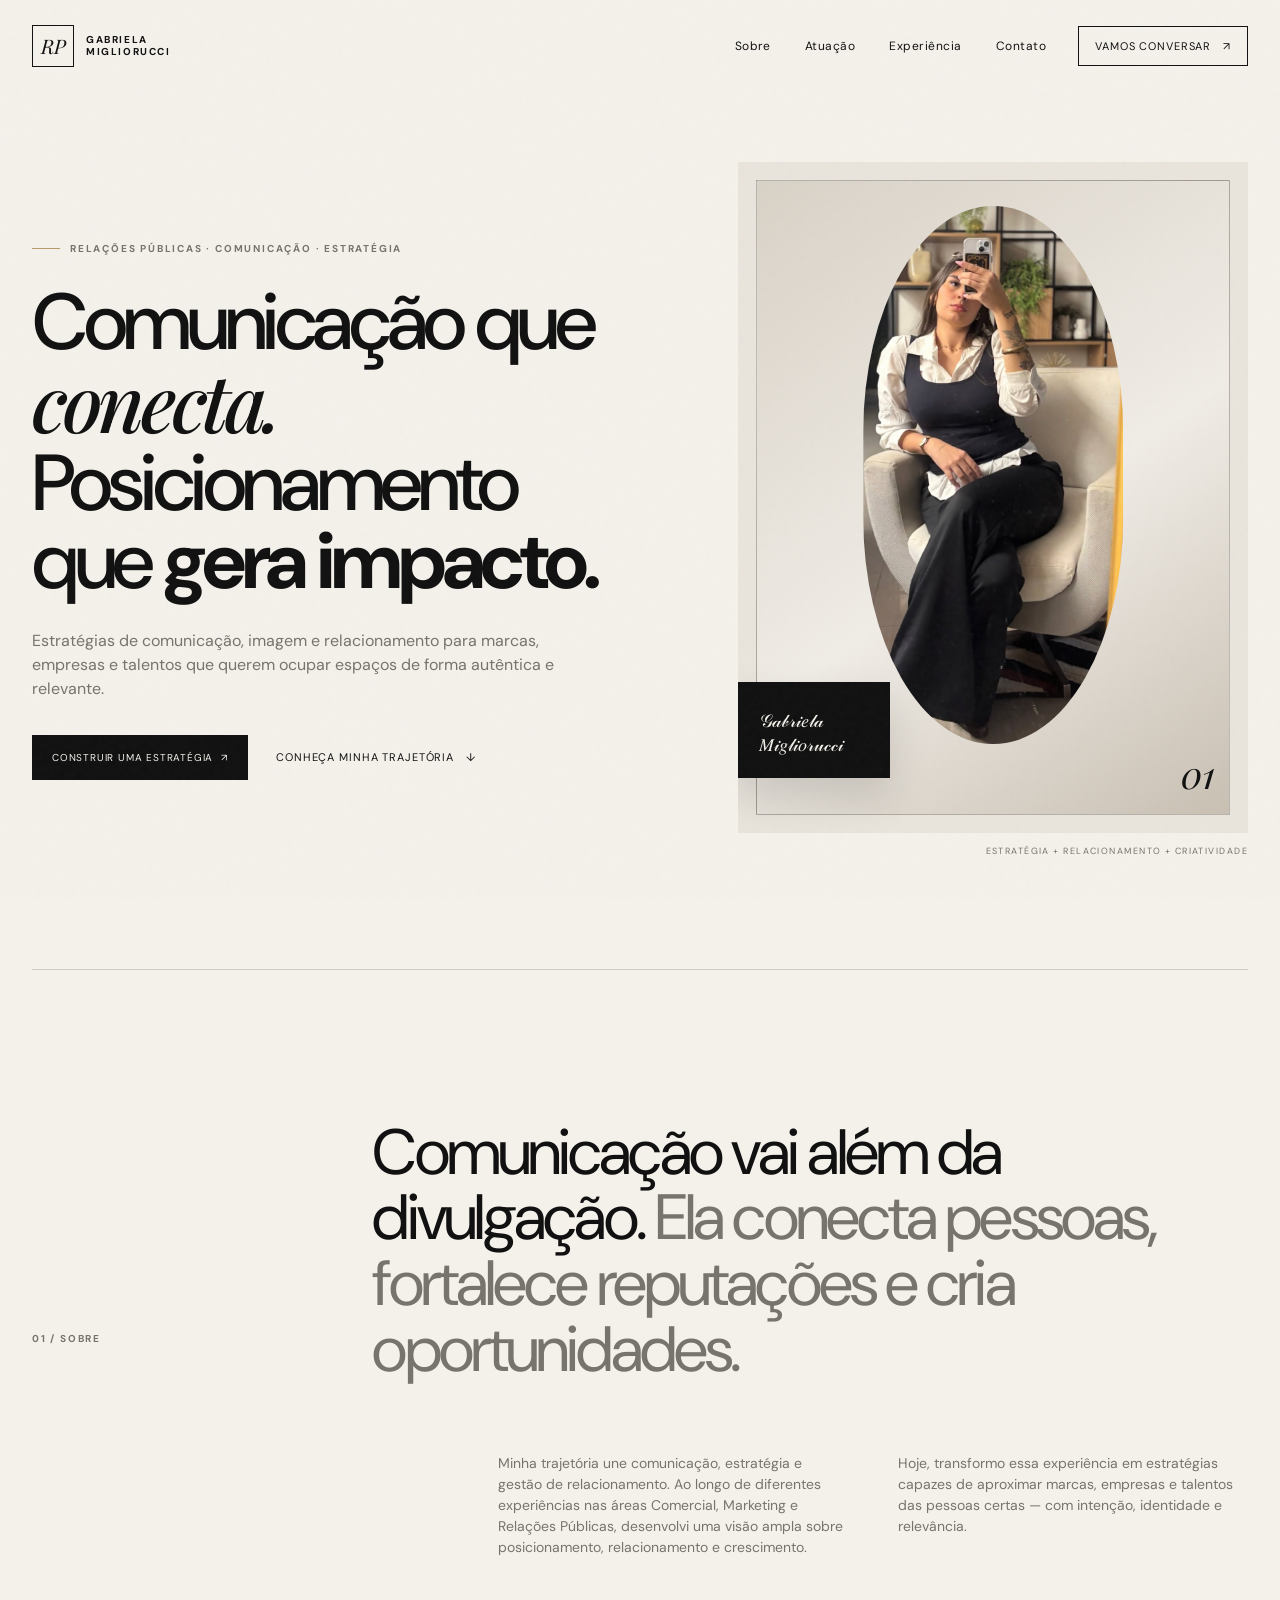
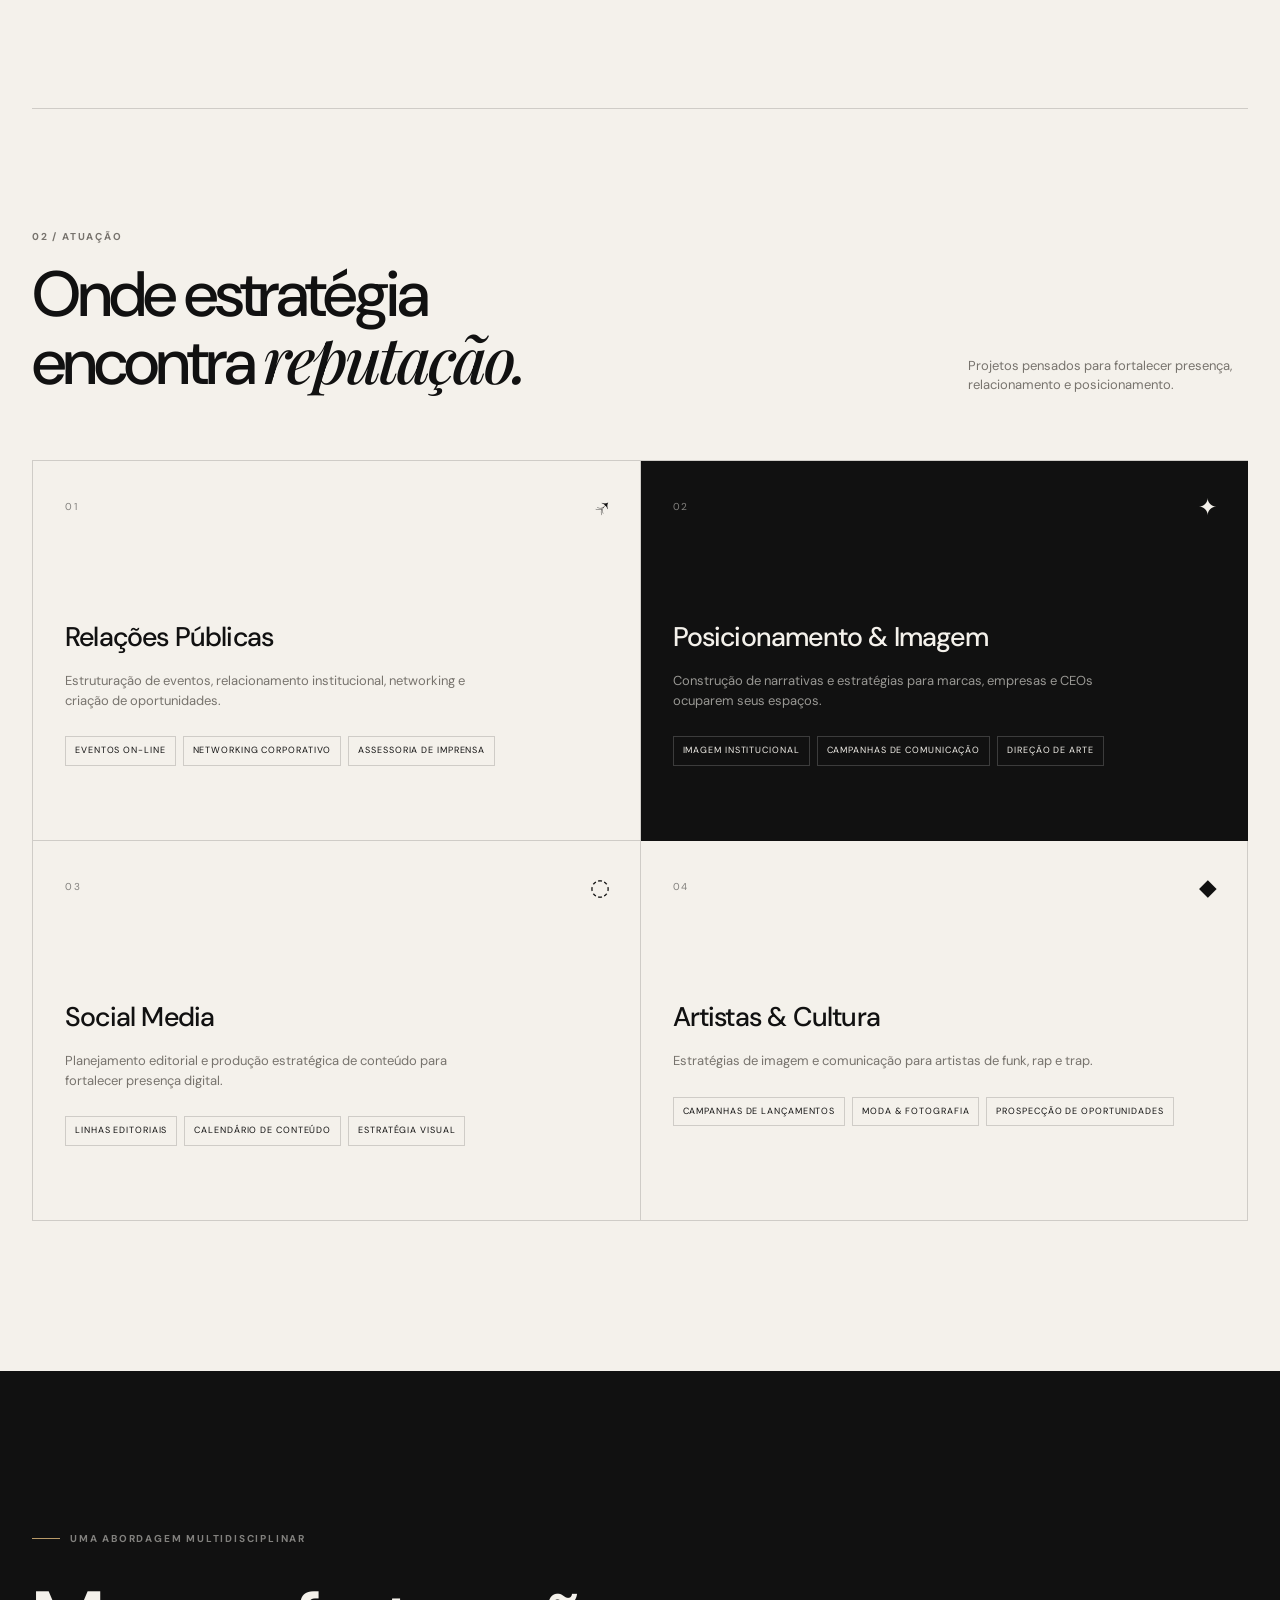
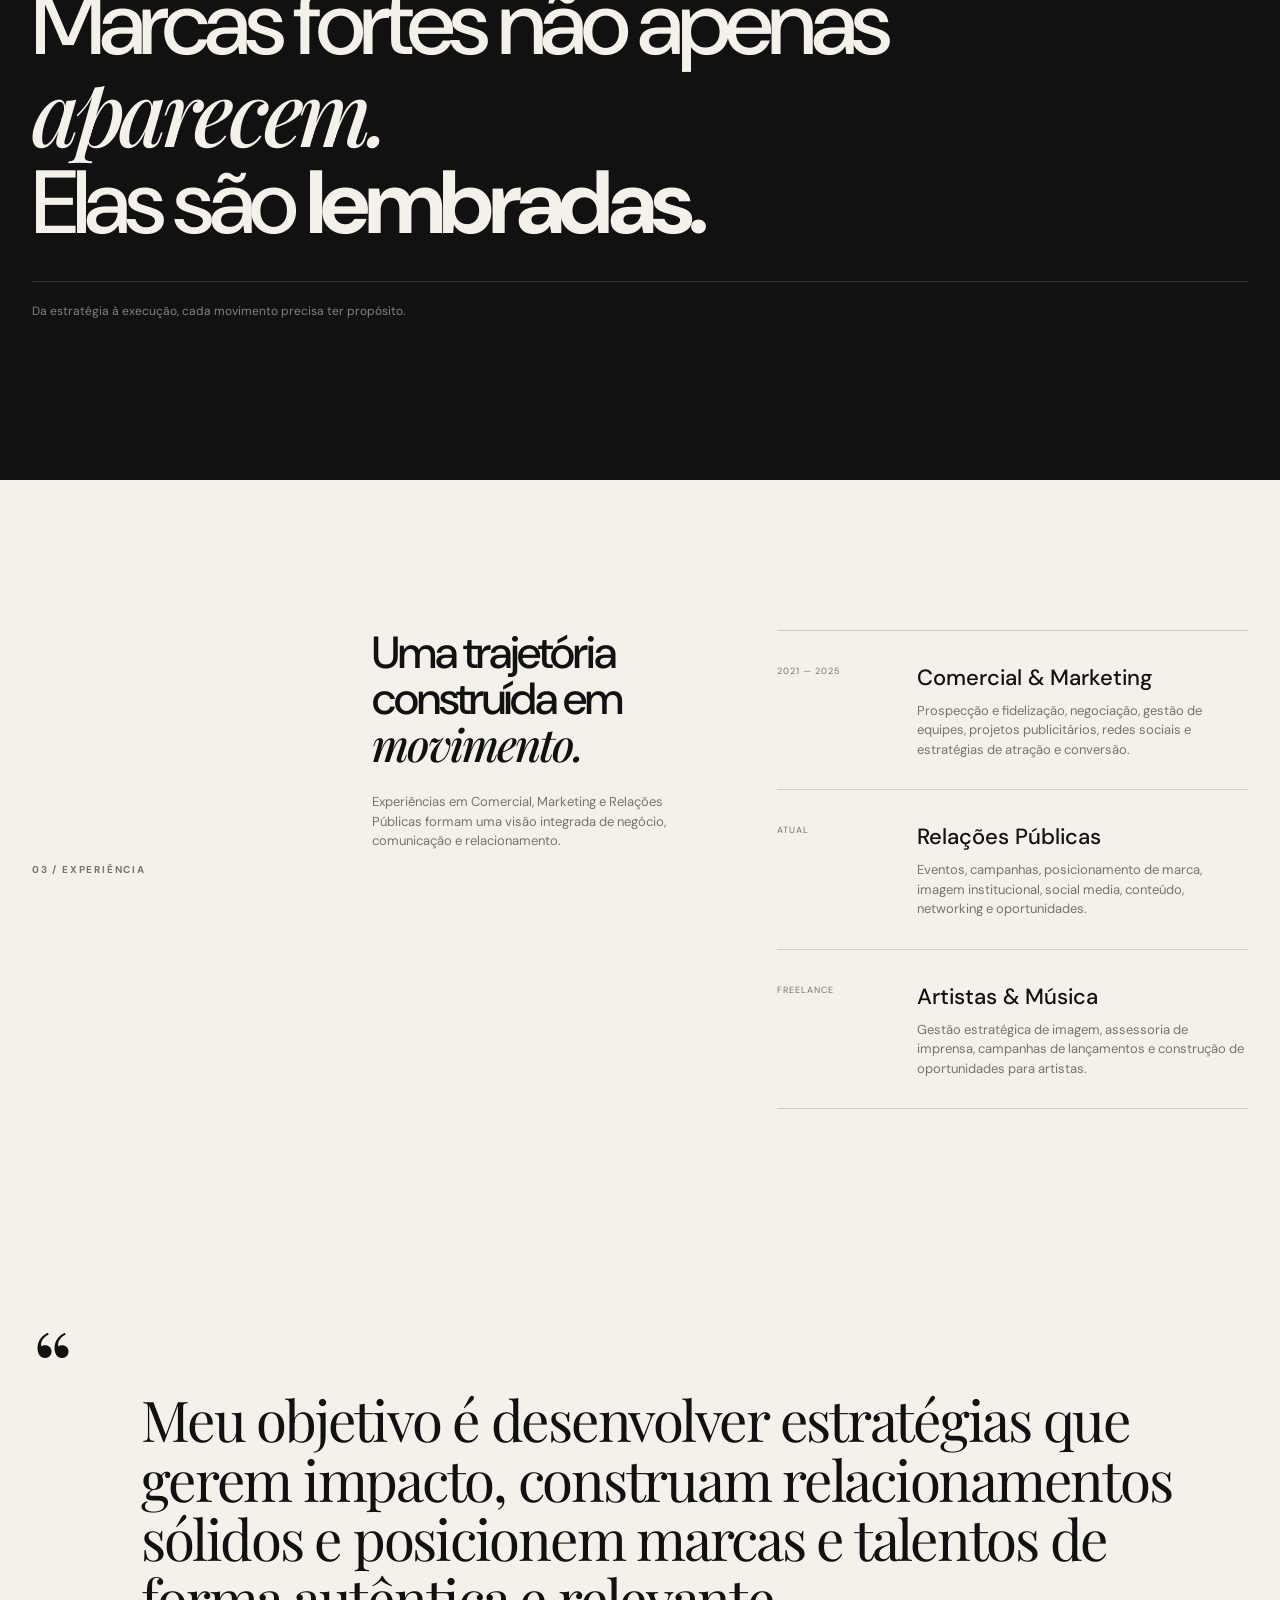
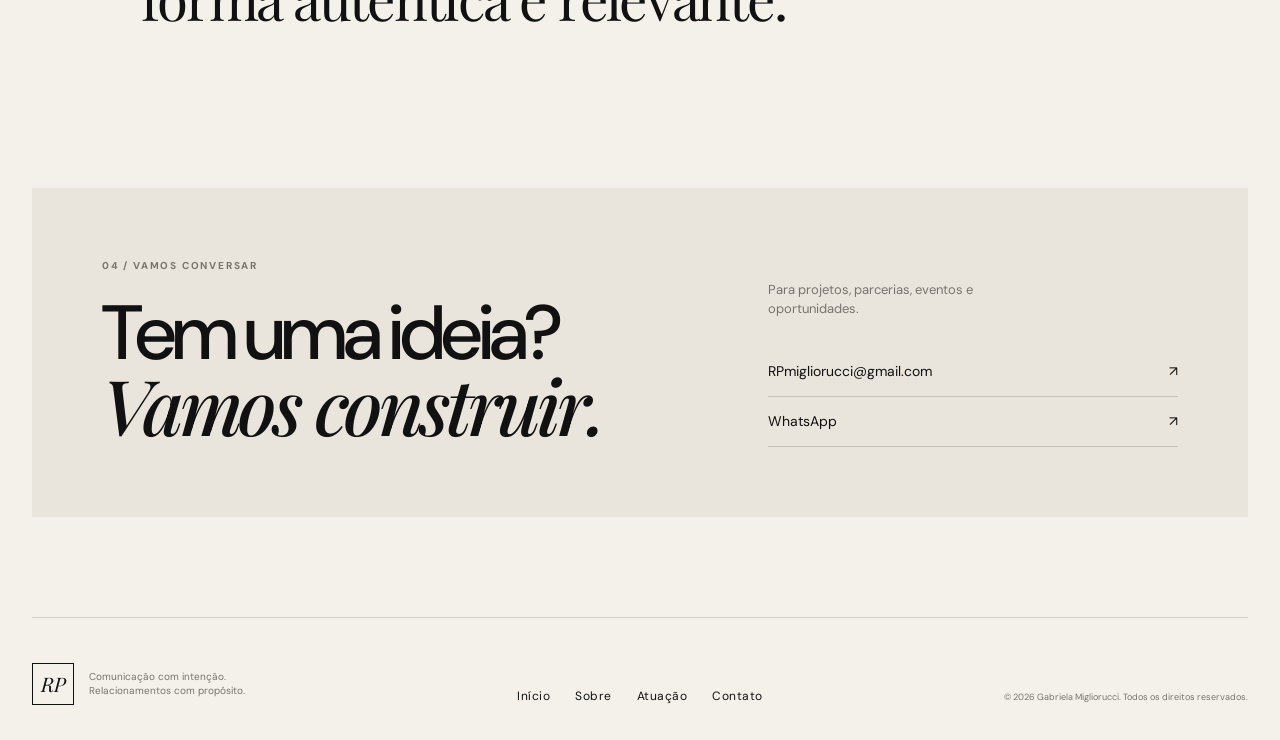
==== index.html @ 57d0db0d "movendo o arquivo para a raiz do projeto" ====
<!DOCTYPE html>
<html lang="pt-BR">
<head>
  <meta charset="UTF-8">
  <meta name="viewport" content="width=device-width, initial-scale=1.0">
  <meta name="description" content="Relações Públicas, comunicação estratégica, posicionamento de marcas e talentos.">
  <meta name="theme-color" content="#111111">
  <title>Gabriela Migliorucci — Relações Públicas & Comunicação</title>

  <link rel="preconnect" href="https://fonts.googleapis.com">
  <link rel="preconnect" href="https://fonts.gstatic.com" crossorigin>
  <link href="https://fonts.googleapis.com/css2?family=DM+Sans:wght@400;500;600;700&family=Playfair+Display:ital,wght@0,500;0,600;0,700;1,500;1,600&display=swap" rel="stylesheet">

  <link rel="stylesheet" href="css/style.css">
</head>

<body>
  <div class="noise"></div>

  <header class="site-header" id="topo">
    <a class="brand" href="#topo" aria-label="Voltar ao início">
      <span class="brand-mark">RP</span>
      <span class="brand-name">GABRIELA<br>MIGLIORUCCI</span>
    </a>

    <nav class="desktop-nav" aria-label="Navegação principal">
      <a href="#sobre">Sobre</a>
      <a href="#atuacao">Atuação</a>
      <a href="#experiencia">Experiência</a>
      <a href="#contato">Contato</a>
    </nav>

    <a class="header-cta" href="#contato">Vamos conversar <span>↗</span></a>

    <button class="menu-toggle" id="menuToggle" aria-label="Abrir menu" aria-expanded="false">
      <span></span><span></span>
    </button>
  </header>

  <nav class="mobile-nav" id="mobileNav" aria-label="Navegação mobile">
    <a href="#sobre">Sobre</a>
    <a href="#atuacao">Atuação</a>
    <a href="#experiencia">Experiência</a>
    <a href="#contato">Contato</a>
  </nav>

  <main>
    <section class="hero section">
      <div class="hero-copy reveal">
        <p class="eyebrow"><span></span> Relações Públicas · Comunicação · Estratégia</p>
        <h1>Comunicação que <em>conecta.</em><br>Posicionamento que <strong>gera impacto.</strong></h1>
        <p class="hero-description">
          Estratégias de comunicação, imagem e relacionamento para marcas,
          empresas e talentos que querem ocupar espaços de forma autêntica e relevante.
        </p>
        <div class="hero-actions">
          <a class="button button-dark" href="#contato">Construir uma estratégia <span>↗</span></a>
          <a class="text-link" href="#sobre">Conheça minha trajetória <span>↓</span></a>
        </div>
      </div>

      <div class="hero-visual reveal delay-1">
        <div class="portrait-frame">
          <div class="portrait-placeholder">
            <img class="portrait-photo" src="img/gabriela.jpg" alt="Gabriela Migliorucci">
            <span class="portrait-label portrait-label-hidden">INSIRA<br>SUA FOTO</span>
            <span class="portrait-number">01</span>
          </div>
          <div class="floating-card">
            <span class="floating-card-label"></span>
            <strong>𝒢𝒶𝒷𝓇𝒾𝑒𝓁𝒶    <br>𝑀𝒾𝑔𝓁𝒾𝑜𝓇𝓊𝒸𝒸𝒾</strong>
          </div>
        </div>
        <div class="hero-caption">Estratégia + relacionamento + criatividade</div>
      </div>
    </section>

    <section class="manifesto section" id="sobre">
      <div class="section-kicker reveal">01 / Sobre</div>
      <div class="manifesto-content reveal">
        <p class="big-statement">
          Comunicação vai além da divulgação.
          <span>Ela conecta pessoas, fortalece reputações e cria oportunidades.</span>
        </p>
        <div class="manifesto-details">
          <p>
            Minha trajetória une comunicação, estratégia e gestão de relacionamento.
            Ao longo de diferentes experiências nas áreas Comercial, Marketing e Relações Públicas,
            desenvolvi uma visão ampla sobre posicionamento, relacionamento e crescimento.
          </p>
          <p>
            Hoje, transformo essa experiência em estratégias capazes de aproximar marcas,
            empresas e talentos das pessoas certas — com intenção, identidade e relevância.
          </p>
        </div>
      </div>
    </section>

    <section class="services section" id="atuacao">
      <div class="section-heading reveal">
        <div>
          <div class="section-kicker">02 / Atuação</div>
          <h2>Onde estratégia<br>encontra <em>reputação.</em></h2>
        </div>
        <p>Projetos pensados para fortalecer presença, relacionamento e posicionamento.</p>
      </div>

      <div class="service-grid">
        <article class="service-card reveal">
          <span class="service-index">01</span>
          <div class="service-icon">↗</div>
          <h3>Relações Públicas</h3>
          <p>Estruturação de eventos, relacionamento institucional, networking e criação de oportunidades.</p>
          <ul>
            <li>Eventos on-line</li>
            <li>Networking corporativo</li>
            <li>Assessoria de imprensa</li>
          </ul>
        </article>

        <article class="service-card featured reveal delay-1">
          <span class="service-index">02</span>
          <div class="service-icon">✦</div>
          <h3>Posicionamento &amp; Imagem</h3>
          <p>Construção de narrativas e estratégias para marcas, empresas e CEOs ocuparem seus espaços.</p>
          <ul>
            <li>Imagem institucional</li>
            <li>Campanhas de comunicação</li>
            <li>Direção de arte</li>
          </ul>
        </article>

        <article class="service-card reveal delay-2">
          <span class="service-index">03</span>
          <div class="service-icon">◌</div>
          <h3>Social Media</h3>
          <p>Planejamento editorial e produção estratégica de conteúdo para fortalecer presença digital.</p>
          <ul>
            <li>Linhas editoriais</li>
            <li>Calendário de conteúdo</li>
            <li>Estratégia visual</li>
          </ul>
        </article>

        <article class="service-card reveal">
          <span class="service-index">04</span>
          <div class="service-icon">◆</div>
          <h3>Artistas &amp; Cultura</h3>
          <p>Estratégias de imagem e comunicação para artistas de funk, rap e trap.</p>
          <ul>
            <li>Campanhas de lançamentos</li>
            <li>Moda &amp; fotografia</li>
            <li>Prospecção de oportunidades</li>
          </ul>
        </article>
      </div>
    </section>

    <section class="statement section">
      <div class="statement-inner reveal">
        <p class="eyebrow"><span></span> Uma abordagem multidisciplinar</p>
        <h2>Marcas fortes não apenas <em>aparecem.</em><br>Elas são <strong>lembradas.</strong></h2>
        <div class="statement-line"></div>
        <p>Da estratégia à execução, cada movimento precisa ter propósito.</p>
      </div>
    </section>

    <section class="experience section" id="experiencia">
      <div class="section-kicker reveal">03 / Experiência</div>
      <div class="experience-layout">
        <div class="experience-intro reveal">
          <h2>Uma trajetória construída em <em>movimento.</em></h2>
          <p>
            Experiências em Comercial, Marketing e Relações Públicas formam uma visão
            integrada de negócio, comunicação e relacionamento.
          </p>
        </div>

        <div class="timeline">
          <article class="timeline-item reveal">
            <span class="timeline-year">2021 — 2025</span>
            <div>
              <h3>Comercial &amp; Marketing</h3>
              <p>Prospecção e fidelização, negociação, gestão de equipes, projetos publicitários, redes sociais e estratégias de atração e conversão.</p>
            </div>
          </article>

          <article class="timeline-item reveal">
            <span class="timeline-year">Atual</span>
            <div>
              <h3>Relações Públicas</h3>
              <p>Eventos, campanhas, posicionamento de marca, imagem institucional, social media, conteúdo, networking e oportunidades.</p>
            </div>
          </article>

          <article class="timeline-item reveal">
            <span class="timeline-year">Freelance</span>
            <div>
              <h3>Artistas &amp; Música</h3>
              <p>Gestão estratégica de imagem, assessoria de imprensa, campanhas de lançamentos e construção de oportunidades para artistas.</p>
            </div>
          </article>
        </div>
      </div>
    </section>

    <section class="quote section">
      <div class="quote-mark reveal">“</div>
      <blockquote class="reveal">
        Meu objetivo é desenvolver estratégias que gerem impacto,
        construam relacionamentos sólidos e posicionem marcas e talentos
        de forma autêntica e relevante.
      </blockquote>
    </section>

    <section class="contact section" id="contato">
      <div class="contact-panel reveal">
        <div>
          <div class="section-kicker">04 / Vamos conversar</div>
          <h2>Tem uma ideia?<br><em>Vamos construir.</em></h2>
        </div>
        <div class="contact-info">
          <p>Para projetos, parcerias, eventos e oportunidades.</p>
          <a class="contact-email" href="mailto:RPmigliorucci@gmail.com">RPmigliorucci@gmail.com <span>↗</span></a>
          <a class="contact-whatsapp" href="https://wa.me/5511972863445?text=Olá Gabriela, tudo bem? Me interessei no seu trabalho e gostaria de saber como você pode me ajudar com desenvolvimentos, estratégias e outros." target="_blank" rel="noopener">WhatsApp <span>↗</span></a>
        </div>
      </div>
    </section>
  </main>

  <footer class="site-footer">
    <div class="footer-brand">
      <span class="brand-mark">RP</span>
      <p>Comunicação com intenção.<br>Relacionamentos com propósito.</p>
    </div>
    <div class="footer-links">
      <a href="#topo">Início</a>
      <a href="#sobre">Sobre</a>
      <a href="#atuacao">Atuação</a>
      <a href="#contato">Contato</a>
    </div>
    <p class="copyright">© <span id="year"></span> Gabriela Migliorucci. Todos os direitos reservados.</p>
  </footer>

  <script src="js/script.js"></script>
</body>
</html>
---- css/style.css ----
:root {
  --ink: #111111;
  --paper: #f4f1eb;
  --paper-2: #e9e4dc;
  --muted: #77736d;
  --line: rgba(17, 17, 17, .16);
  --accent: #b99a68;
  --white: #ffffff;
  --max: 1240px;
  --serif: "Playfair Display", Georgia, serif;
  --sans: "DM Sans", Arial, sans-serif;
}

* { box-sizing: border-box; margin: 0; padding: 0; }
html { scroll-behavior: smooth; }
body {
  background: var(--paper);
  color: var(--ink);
  font-family: var(--sans);
  line-height: 1.5;
  overflow-x: hidden;
}
a { color: inherit; text-decoration: none; }
button { font: inherit; }

.noise {
  position: fixed;
  inset: 0;
  pointer-events: none;
  opacity: .035;
  z-index: 50;
  background-image: url("data:image/svg+xml,%3Csvg viewBox='0 0 180 180' xmlns='http://www.w3.org/2000/svg'%3E%3Cfilter id='n'%3E%3CfeTurbulence type='fractalNoise' baseFrequency='.9' numOctaves='4' stitchTiles='stitch'/%3E%3C/filter%3E%3Crect width='100%25' height='100%25' filter='url(%23n)' opacity='.7'/%3E%3C/svg%3E");
}

.site-header {
  height: 92px;
  width: min(100% - 64px, var(--max));
  margin: auto;
  display: flex;
  align-items: center;
  justify-content: space-between;
  gap: 32px;
  position: relative;
  z-index: 10;
}
.brand { display: flex; align-items: center; gap: 12px; }
.brand-mark {
  width: 42px; height: 42px; border: 1px solid var(--ink);
  display: grid; place-items: center; font-family: var(--serif);
  font-style: italic; font-size: 20px;
}
.brand-name { font-size: 10px; font-weight: 700; letter-spacing: .16em; line-height: 1.2; }
.desktop-nav { display: flex; gap: 34px; margin-left: auto; }
.desktop-nav a, .footer-links a { font-size: 12px; letter-spacing: .04em; position: relative; }
.desktop-nav a::after {
  content: ""; position: absolute; left: 0; bottom: -6px; width: 0; height: 1px;
  background: var(--ink); transition: width .3s ease;
}
.desktop-nav a:hover::after { width: 100%; }
.header-cta {
  border: 1px solid var(--ink); padding: 11px 16px; font-size: 11px;
  text-transform: uppercase; letter-spacing: .08em; transition: .25s ease;
}
.header-cta:hover { background: var(--ink); color: var(--paper); }
.header-cta span, .button span, .contact-email span, .contact-whatsapp span { margin-left: 8px; }
.menu-toggle { display: none; background: none; border: 0; cursor: pointer; width: 40px; }
.menu-toggle span { display: block; height: 1px; background: var(--ink); margin: 7px 0; }

.mobile-nav {
  display: none; position: absolute; z-index: 9; left: 16px; right: 16px; top: 82px;
  background: var(--ink); color: var(--paper); padding: 20px; flex-direction: column;
}
.mobile-nav.open { display: flex; }
.mobile-nav a { padding: 12px 0; border-bottom: 1px solid rgba(255,255,255,.15); }

.section { width: min(100% - 64px, var(--max)); margin: auto; }

.hero {
  min-height: calc(100vh - 92px);
  display: grid; grid-template-columns: 1.08fr .92fr; gap: 80px;
  align-items: center; padding: 70px 0 110px;
}
.eyebrow, .section-kicker {
  text-transform: uppercase; letter-spacing: .18em; font-size: 10px; font-weight: 700;
  color: var(--muted); display: flex; align-items: center; gap: 10px;
}
.eyebrow span { width: 28px; height: 1px; background: var(--accent); display: inline-block; }
.hero h1 {
  font-size: clamp(48px, 6.2vw, 88px); line-height: .98; letter-spacing: -.055em;
  font-weight: 500; max-width: 780px; margin: 28px 0;
}
h1 em, h2 em { font-family: var(--serif); font-weight: 500; }
h1 strong, h2 strong { font-weight: 700; }
.hero-description { max-width: 570px; color: var(--muted); font-size: 16px; }
.hero-actions { display: flex; align-items: center; gap: 28px; margin-top: 34px; }
.button { display: inline-flex; align-items: center; padding: 15px 20px; text-transform: uppercase; letter-spacing: .08em; font-size: 10px; }
.button-dark { background: var(--ink); color: var(--paper); transition: .25s; }
.button-dark:hover { transform: translateY(-2px); background: #2a2a2a; }
.text-link { font-size: 11px; text-transform: uppercase; letter-spacing: .08em; }
.text-link span { margin-left: 8px; }

.hero-visual { position: relative; }
.portrait-frame {
  width: min(100%, 510px); aspect-ratio: .76; margin-left: auto; position: relative;
  background: var(--paper-2); overflow: hidden;
}
.portrait-placeholder {
  position: absolute; inset: 18px; border: 1px solid rgba(17,17,17,.22);
  display: grid; place-items: center;
  background: linear-gradient(145deg, #d9d2c7, #f0ece6 55%, #c9c0b3);
}
.portrait-placeholder::before {
  content: ""; width: 43%; height: 70%; border-radius: 50% 50% 42% 42%;
  border: 1px solid rgba(17,17,17,.25); position: absolute; top: 14%;
}
.portrait-photo {
  position: absolute; top: 4%; left: 50%; transform: translateX(-50%);
  width: 55%; height: 85%; /* Maintained size */
  object-fit: cover; object-position: center 20%; /* Added zoom effect */
  border-radius: 50% / 42%; /* Adjusted for oval shape */
  z-index: 1;
}
.portrait-label-hidden { display: none; }
.portrait-label { position: relative; z-index: 1; text-align: center; font-size: 10px; letter-spacing: .2em; line-height: 1.6; }
.portrait-number { position: absolute; right: 14px; bottom: 12px; font-family: var(--serif); font-size: 38px; font-style: italic; }
.floating-card {
  position: absolute; left: -3px; bottom: 55px; background: var(--ink); color: var(--paper);
  padding: 20px 24px; min-width: 155px; box-shadow: 0 20px 40px rgba(0,0,0,.13);
}
.floating-card-label { font-size: 8px; letter-spacing: .18em; opacity: .55; display: block; margin-bottom: 8px; }
.floating-card strong { font-family: var(--serif); font-size: 18px; line-height: 1.1; font-weight: 500; }
.hero-caption { font-size: 9px; letter-spacing: .16em; text-transform: uppercase; color: var(--muted); text-align: right; margin-top: 12px; }

.manifesto { padding: 150px 0; display: grid; grid-template-columns: .28fr .72fr; border-top: 1px solid var(--line); }
.manifesto-content { max-width: 900px; }
.big-statement { font-size: clamp(38px, 5vw, 68px); letter-spacing: -.045em; line-height: 1.03; }
.big-statement span { color: var(--muted); }
.manifesto-details { display: grid; grid-template-columns: 1fr 1fr; gap: 50px; max-width: 750px; margin-top: 70px; margin-left: auto; }
.manifesto-details p { color: var(--muted); font-size: 14px; }

.services { padding: 120px 0 150px; border-top: 1px solid var(--line); }
.section-heading { display: flex; justify-content: space-between; align-items: end; margin-bottom: 65px; }
.section-heading h2 { font-size: clamp(42px, 5vw, 70px); line-height: .98; letter-spacing: -.05em; font-weight: 500; margin-top: 20px; }
.section-heading > p { max-width: 280px; color: var(--muted); font-size: 13px; }
.service-grid { display: grid; grid-template-columns: repeat(2, 1fr); border-top: 1px solid var(--line); border-left: 1px solid var(--line); }
.service-card {
  min-height: 380px; padding: 32px; border-right: 1px solid var(--line); border-bottom: 1px solid var(--line);
  position: relative; transition: .35s ease; background: var(--paper);
}
.service-card:hover { background: #ebe6de; transform: translateY(-4px); }
.service-card.featured { background: var(--ink); color: var(--paper); }
.service-card.featured:hover { background: #1e1e1e; }
.service-index { font-size: 10px; letter-spacing: .15em; opacity: .5; }
.service-icon { position: absolute; top: 28px; right: 30px; font-size: 23px; font-family: var(--serif); }
.service-card h3 { font-size: 27px; letter-spacing: -.03em; font-weight: 500; margin-top: 100px; }
.service-card p { max-width: 430px; color: var(--muted); font-size: 13px; margin: 14px 0 26px; }
.featured p { color: rgba(244,241,235,.6); }
.service-card ul { list-style: none; display: flex; flex-wrap: wrap; gap: 7px; }
.service-card li { font-size: 9px; text-transform: uppercase; letter-spacing: .1em; border: 1px solid var(--line); padding: 7px 9px; }
.featured li { border-color: rgba(255,255,255,.18); }

.statement { width: 100%; background: var(--ink); color: var(--paper); padding: 160px 32px; }
.statement-inner { width: min(100%, var(--max)); margin: auto; }
.statement .eyebrow { color: rgba(244,241,235,.5); }
.statement h2 { font-size: clamp(48px, 7vw, 96px); line-height: .96; letter-spacing: -.06em; font-weight: 500; margin: 35px 0; }
.statement-line { width: 100%; height: 1px; background: rgba(255,255,255,.15); }
.statement-inner > p:last-child { margin-top: 20px; color: rgba(244,241,235,.5); font-size: 12px; }

.experience { padding: 150px 0; display: grid; grid-template-columns: .28fr .72fr; }
.experience-layout { display: grid; grid-template-columns: .8fr 1.2fr; gap: 90px; }
.experience-intro h2 { font-size: 45px; line-height: 1.02; letter-spacing: -.045em; font-weight: 500; margin-bottom: 22px; }
.experience-intro p { color: var(--muted); font-size: 13px; }
.timeline { border-top: 1px solid var(--line); }
.timeline-item { display: grid; grid-template-columns: 110px 1fr; gap: 30px; padding: 30px 0; border-bottom: 1px solid var(--line); }
.timeline-year { font-size: 9px; text-transform: uppercase; letter-spacing: .12em; color: var(--muted); padding-top: 4px; }
.timeline-item h3 { font-size: 22px; font-weight: 500; margin-bottom: 7px; }
.timeline-item p { color: var(--muted); font-size: 13px; }

.quote { padding: 80px 0 160px; }
.quote-mark { font-family: var(--serif); font-size: 100px; line-height: .5; }
blockquote { font-family: var(--serif); font-size: clamp(34px, 4.4vw, 62px); line-height: 1.06; letter-spacing: -.04em; max-width: 1050px; margin-left: 9%; }

.contact { padding-bottom: 100px; }
.contact-panel { background: var(--paper-2); padding: 70px; display: grid; grid-template-columns: 1fr .7fr; gap: 80px; }
.contact-panel h2 { font-size: clamp(50px, 6vw, 82px); line-height: .93; letter-spacing: -.055em; font-weight: 500; margin-top: 25px; }
.contact-info { align-self: end; }
.contact-info p { color: var(--muted); font-size: 13px; max-width: 280px; margin-bottom: 28px; }
.contact-email, .contact-whatsapp { display: block; font-size: 14px; border-bottom: 1px solid var(--line); padding: 14px 0; }
.contact-email span, .contact-whatsapp span { float: right; }

.site-footer {
  width: min(100% - 64px, var(--max)); margin: auto; padding: 45px 0 35px;
  border-top: 1px solid var(--line); display: grid; grid-template-columns: 1fr 1fr 1fr; align-items: end;
}
.footer-brand { display: flex; gap: 15px; align-items: center; }
.footer-brand p { font-size: 10px; color: var(--muted); line-height: 1.4; }
.footer-links { display: flex; justify-content: center; gap: 25px; }
.copyright { text-align: right; font-size: 9px; color: var(--muted); }

.reveal { opacity: 0; transform: translateY(24px); transition: opacity .8s ease, transform .8s ease; }
.reveal.visible { opacity: 1; transform: translateY(0); }
.delay-1 { transition-delay: .12s; }
.delay-2 { transition-delay: .22s; }

@media (max-width: 900px) {
  .site-header, .section, .site-footer { width: min(100% - 36px, var(--max)); }
  .desktop-nav, .header-cta { display: none; }
  .menu-toggle { display: block; }
  .hero { grid-template-columns: 1fr; gap: 60px; padding-top: 50px; }
  .hero-visual { max-width: 550px; width: 90%; margin: auto; }
  .portrait-frame { margin: auto; }
  .manifesto, .experience { grid-template-columns: 1fr; gap: 45px; }
  .section-kicker { margin-bottom: 0; }
  .experience-layout { grid-template-columns: 1fr; gap: 60px; }
  .manifesto-details { margin-left: 0; }
  .contact-panel { grid-template-columns: 1fr; }
  .site-footer { grid-template-columns: 1fr; gap: 28px; }
  .footer-links { justify-content: flex-start; }
  .copyright { text-align: left; }
}

@media (max-width: 620px) {
  .site-header { height: 76px; }
  .mobile-nav { top: 70px; }
  .section { width: calc(100% - 32px); }
  .hero { padding: 45px 0 85px; min-height: auto; }
  .hero h1 { font-size: clamp(42px, 12vw, 62px); }
  .hero-actions { align-items: flex-start; flex-direction: column; gap: 20px; }
  .hero-visual { width: 94%; }
  .floating-card { left: -10px; bottom: 30px; }
  .manifesto, .services, .experience { padding: 95px 0; }
  .manifesto-details { grid-template-columns: 1fr; gap: 20px; margin-top: 40px; }
  .section-heading { align-items: flex-start; flex-direction: column; gap: 25px; }
  .service-grid { grid-template-columns: 1fr; }
  .service-card { min-height: 330px; }
  .statement { padding: 105px 16px; }
  .experience-layout { gap: 45px; }
  .timeline-item { grid-template-columns: 1fr; gap: 8px; }
  .quote { padding: 60px 0 100px; }
  blockquote { margin-left: 0; }
  .contact-panel { padding: 40px 25px; }
  .site-footer { width: calc(100% - 32px); }
}
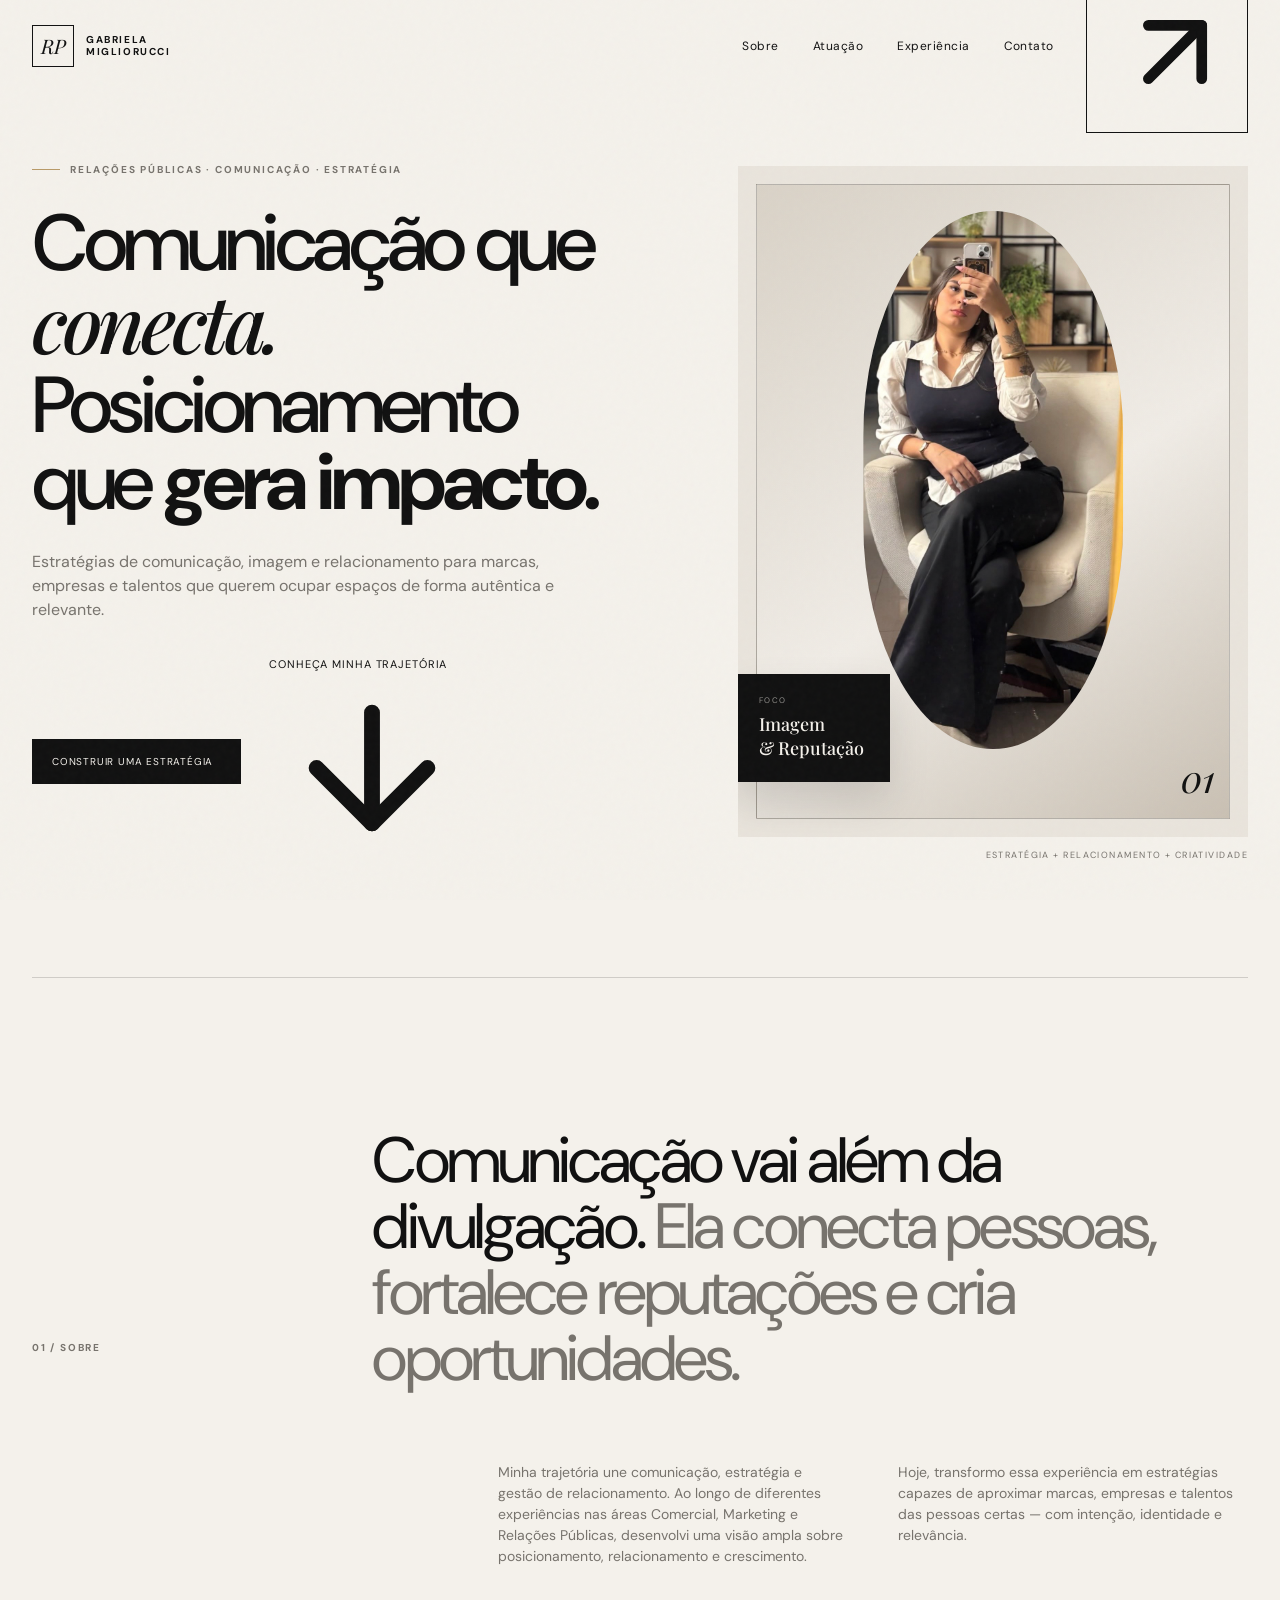
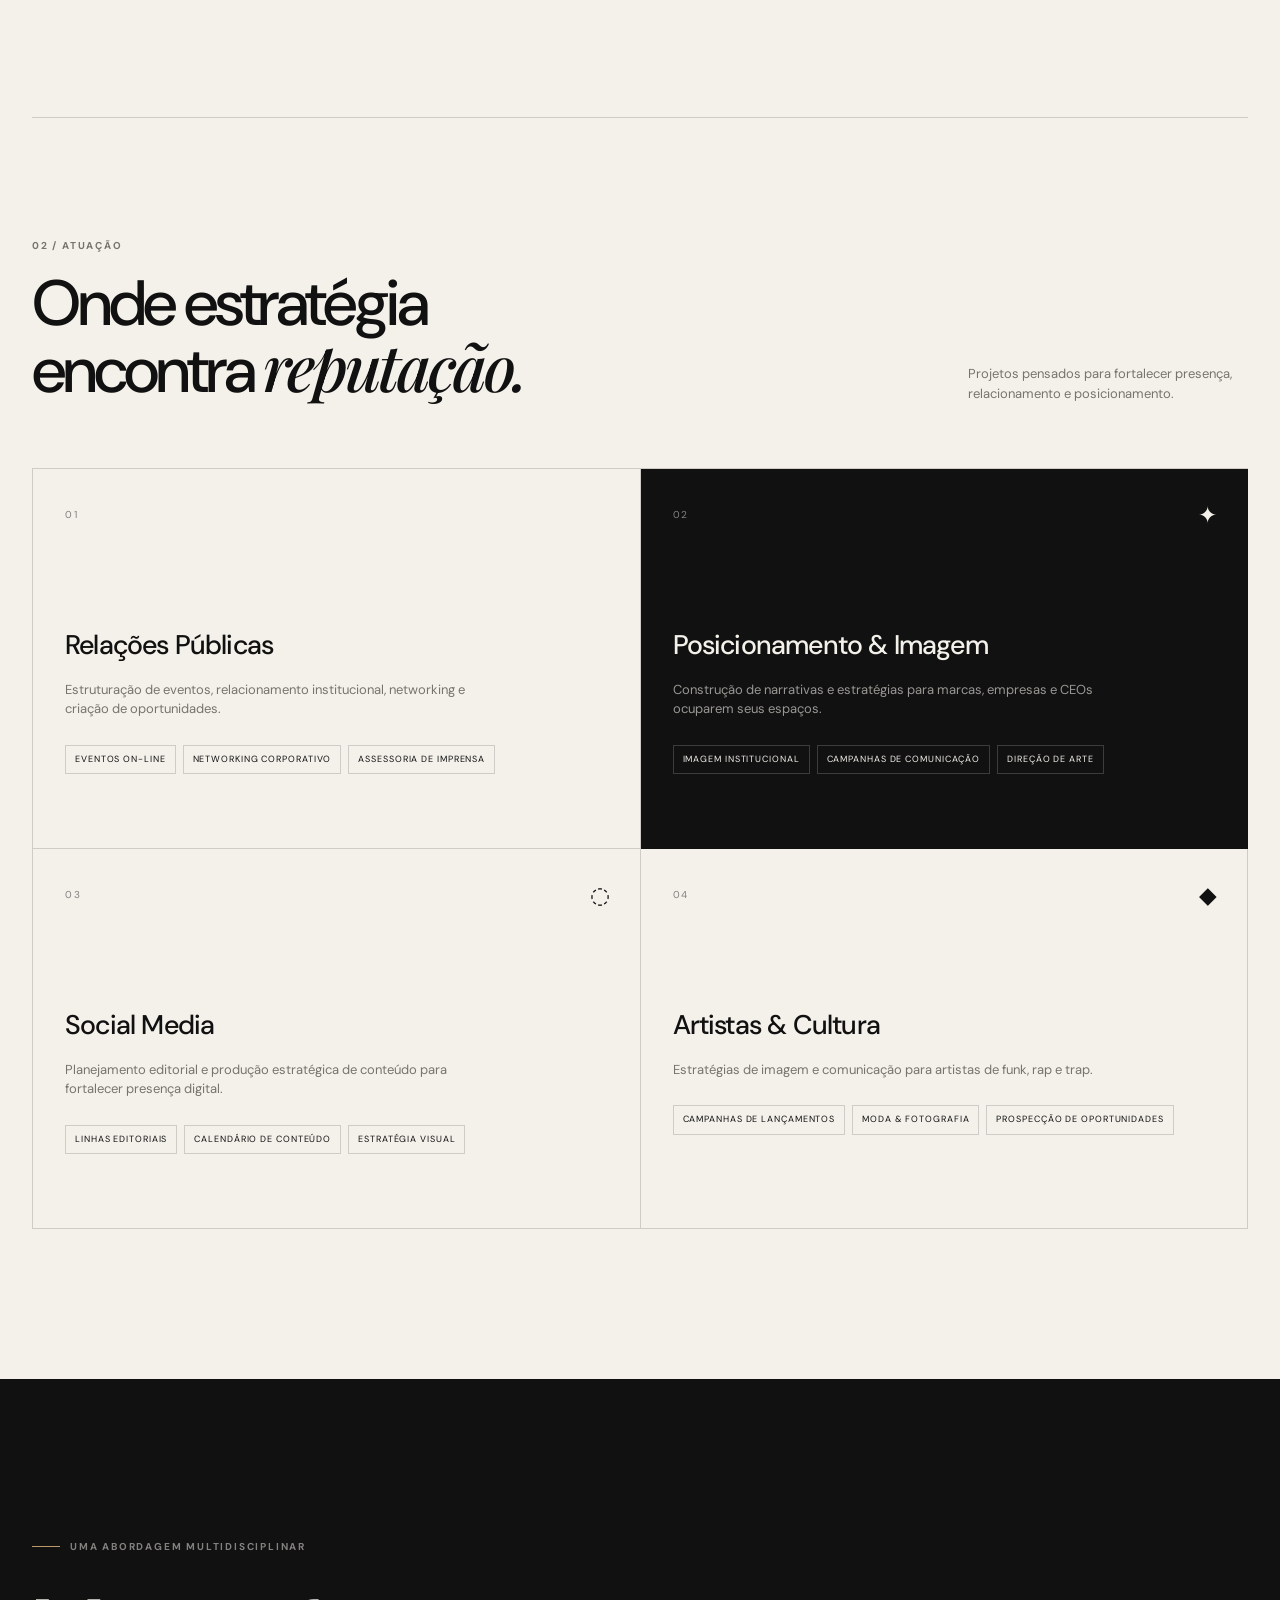
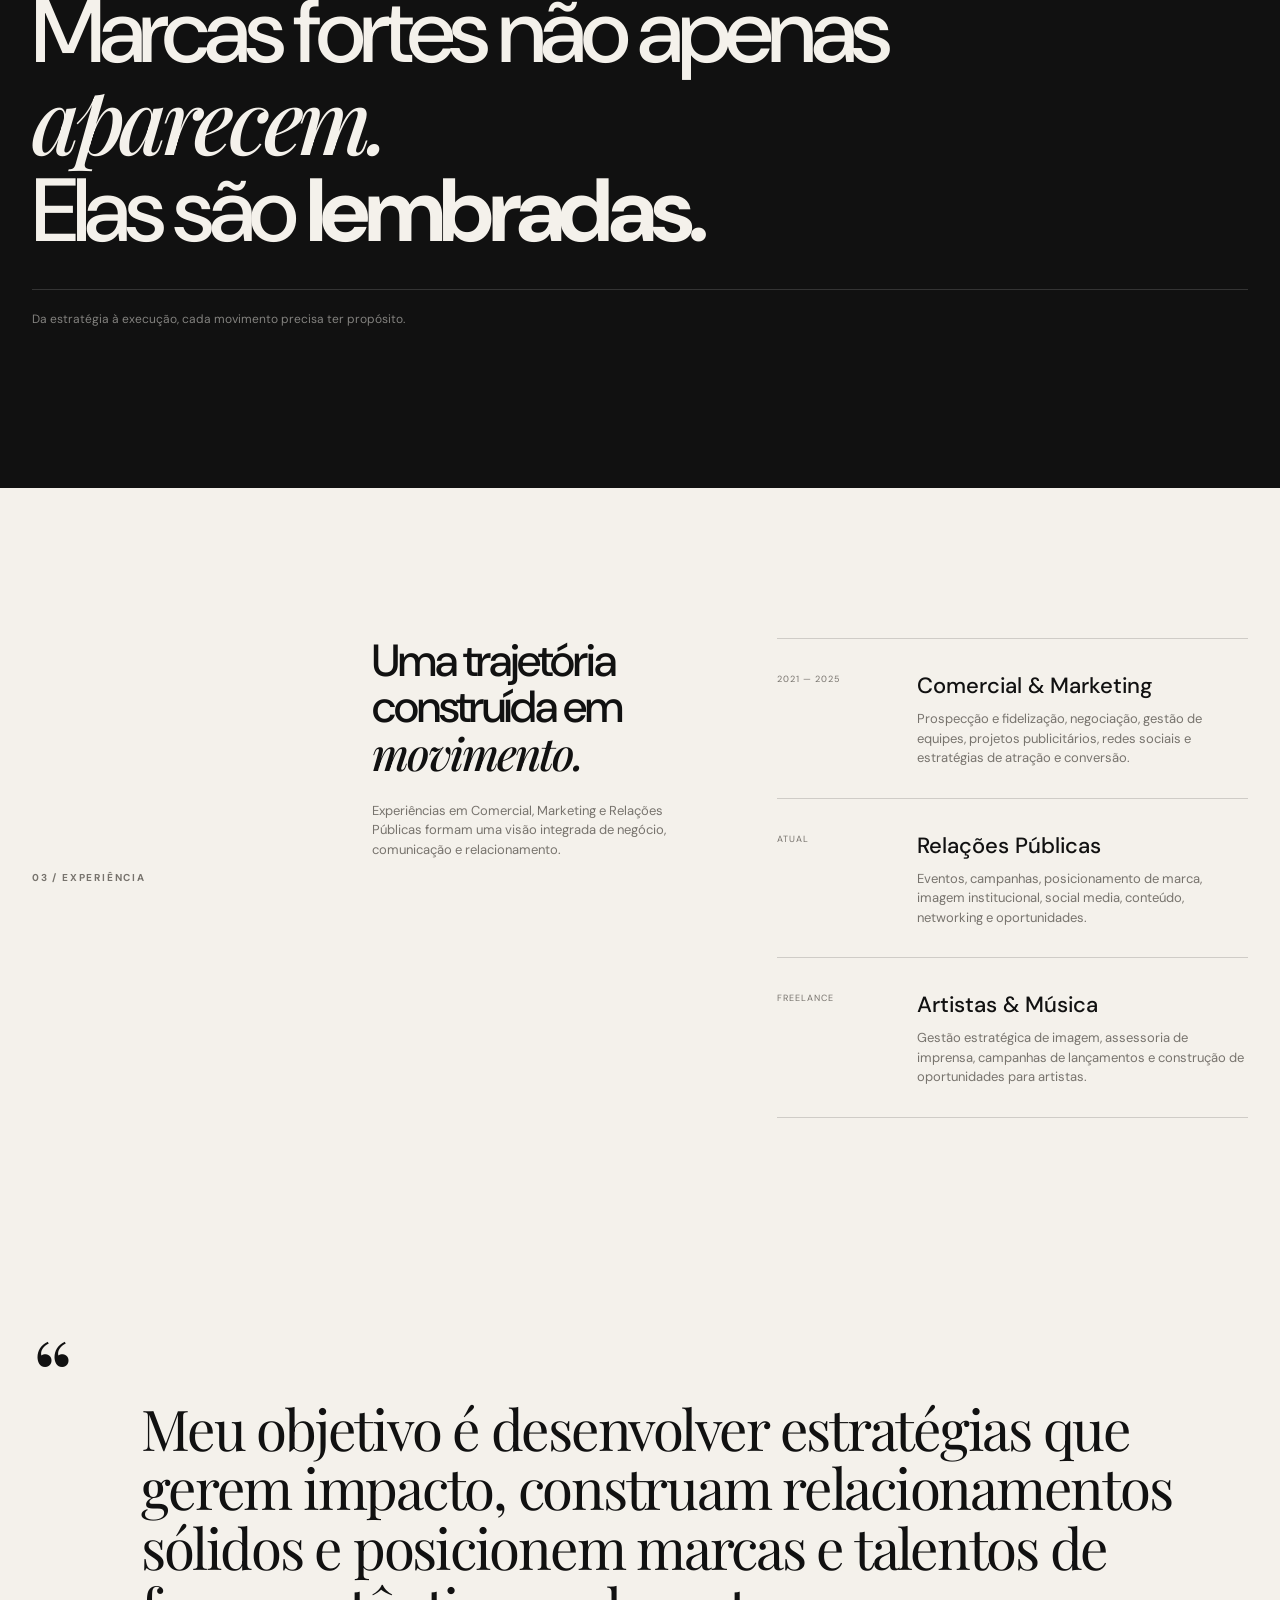
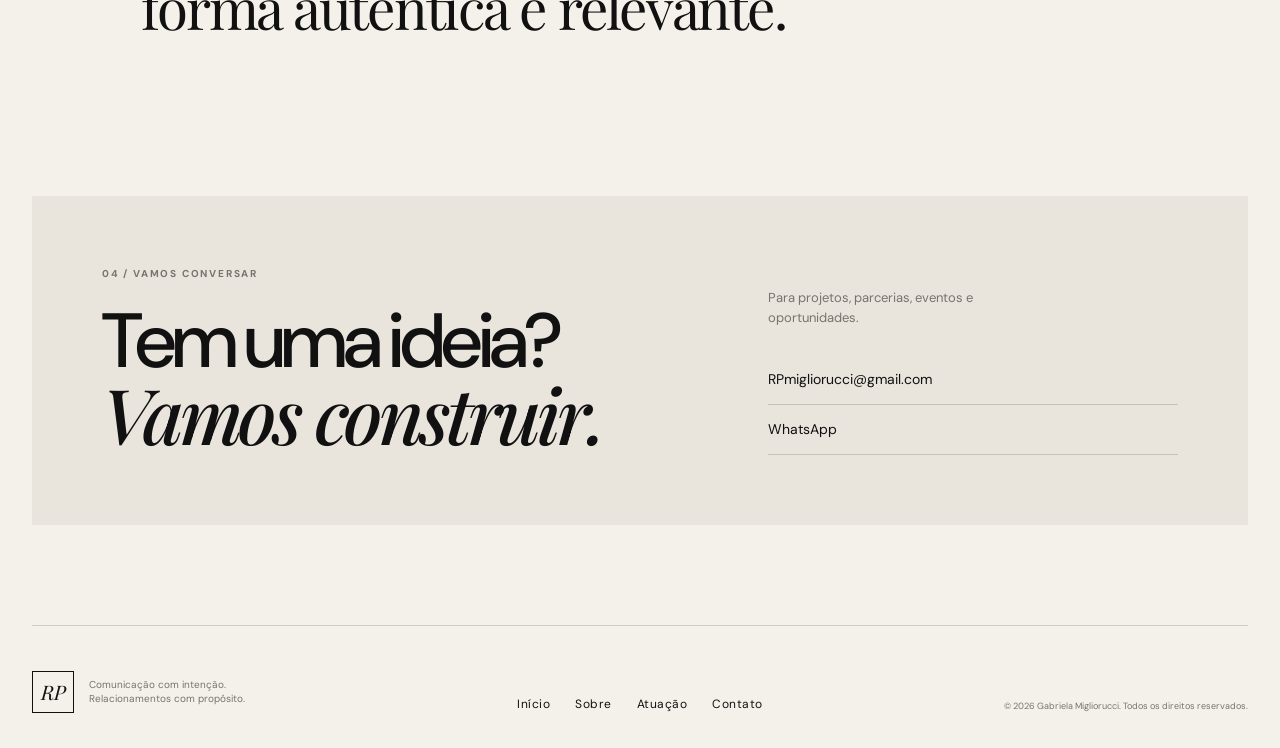
==== commit 40105bf1: "Fiz alterações no index" ====
--- a/index.html
+++ b/index.html
@@ -30,7 +30,7 @@
       <a href="#contato">Contato</a>
     </nav>
 
-    <a class="header-cta" href="#contato">Vamos conversar <span>↗</span></a>
+    <a class="header-cta" href="#contato">Vamos conversar <span><svg class="icon-arrow" viewBox="0 0 24 24" fill="none" stroke="currentColor" stroke-width="2" stroke-linecap="round" stroke-linejoin="round"><line x1="7" y1="17" x2="17" y2="7"></line><polyline points="7 7 17 7 17 17"></polyline></svg></span></a>
 
     <button class="menu-toggle" id="menuToggle" aria-label="Abrir menu" aria-expanded="false">
       <span></span><span></span>
@@ -54,8 +54,8 @@
           empresas e talentos que querem ocupar espaços de forma autêntica e relevante.
         </p>
         <div class="hero-actions">
-          <a class="button button-dark" href="#contato">Construir uma estratégia <span>↗</span></a>
-          <a class="text-link" href="#sobre">Conheça minha trajetória <span>↓</span></a>
+          <a class="button button-dark" href="#contato">Construir uma estratégia <span><svg class="icon-arrow" viewBox="0 0 24 24" fill="none" stroke="currentColor" stroke-width="2" stroke-linecap="round" stroke-linejoin="round"><line x1="7" y1="17" x2="17" y2="7"></line><polyline points="7 7 17 7 17 17"></polyline></svg></span></a>
+          <a class="text-link" href="#sobre">Conheça minha trajetória <span><svg class="icon-arrow" viewBox="0 0 24 24" fill="none" stroke="currentColor" stroke-width="2" stroke-linecap="round" stroke-linejoin="round"><line x1="12" y1="5" x2="12" y2="19"></line><polyline points="19 12 12 19 5 12"></polyline></svg></span></a>
         </div>
       </div>
 
@@ -67,8 +67,8 @@
             <span class="portrait-number">01</span>
           </div>
           <div class="floating-card">
-            <span class="floating-card-label"></span>
-            <strong>𝒢𝒶𝒷𝓇𝒾𝑒𝓁𝒶    <br>𝑀𝒾𝑔𝓁𝒾𝑜𝓇𝓊𝒸𝒸𝒾</strong>
+            <span class="floating-card-label">FOCO</span>
+            <strong>Imagem<br>&amp; Reputação</strong>
           </div>
         </div>
         <div class="hero-caption">Estratégia + relacionamento + criatividade</div>
@@ -108,7 +108,7 @@
       <div class="service-grid">
         <article class="service-card reveal">
           <span class="service-index">01</span>
-          <div class="service-icon">↗</div>
+          <div class="service-icon"><svg class="icon-arrow" viewBox="0 0 24 24" fill="none" stroke="currentColor" stroke-width="2" stroke-linecap="round" stroke-linejoin="round"><line x1="7" y1="17" x2="17" y2="7"></line><polyline points="7 7 17 7 17 17"></polyline></svg></div>
           <h3>Relações Públicas</h3>
           <p>Estruturação de eventos, relacionamento institucional, networking e criação de oportunidades.</p>
           <ul>
@@ -221,8 +221,8 @@
         </div>
         <div class="contact-info">
           <p>Para projetos, parcerias, eventos e oportunidades.</p>
-          <a class="contact-email" href="mailto:RPmigliorucci@gmail.com">RPmigliorucci@gmail.com <span>↗</span></a>
-          <a class="contact-whatsapp" href="https://wa.me/5511972863445?text=Olá Gabriela, tudo bem? Me interessei no seu trabalho e gostaria de saber como você pode me ajudar com desenvolvimentos, estratégias e outros." target="_blank" rel="noopener">WhatsApp <span>↗</span></a>
+          <a class="contact-email" href="mailto:RPmigliorucci@gmail.com">RPmigliorucci@gmail.com <span><svg class="icon-arrow" viewBox="0 0 24 24" fill="none" stroke="currentColor" stroke-width="2" stroke-linecap="round" stroke-linejoin="round"><line x1="7" y1="17" x2="17" y2="7"></line><polyline points="7 7 17 7 17 17"></polyline></svg></span></a>
+          <a class="contact-whatsapp" href="https://wa.me/5511972863445?text=Ol%C3%A1%2C%20Gabriela!%20Vi%20seu%20site%20e%20gostaria%20de%20conversar%20sobre%20um%20projeto%20de%20Rela%C3%A7%C3%B5es%20P%C3%BAblicas." target="_blank" rel="noopener">WhatsApp <span><svg class="icon-arrow" viewBox="0 0 24 24" fill="none" stroke="currentColor" stroke-width="2" stroke-linecap="round" stroke-linejoin="round"><line x1="7" y1="17" x2="17" y2="7"></line><polyline points="7 7 17 7 17 17"></polyline></svg></span></a>
         </div>
       </div>
     </section>
